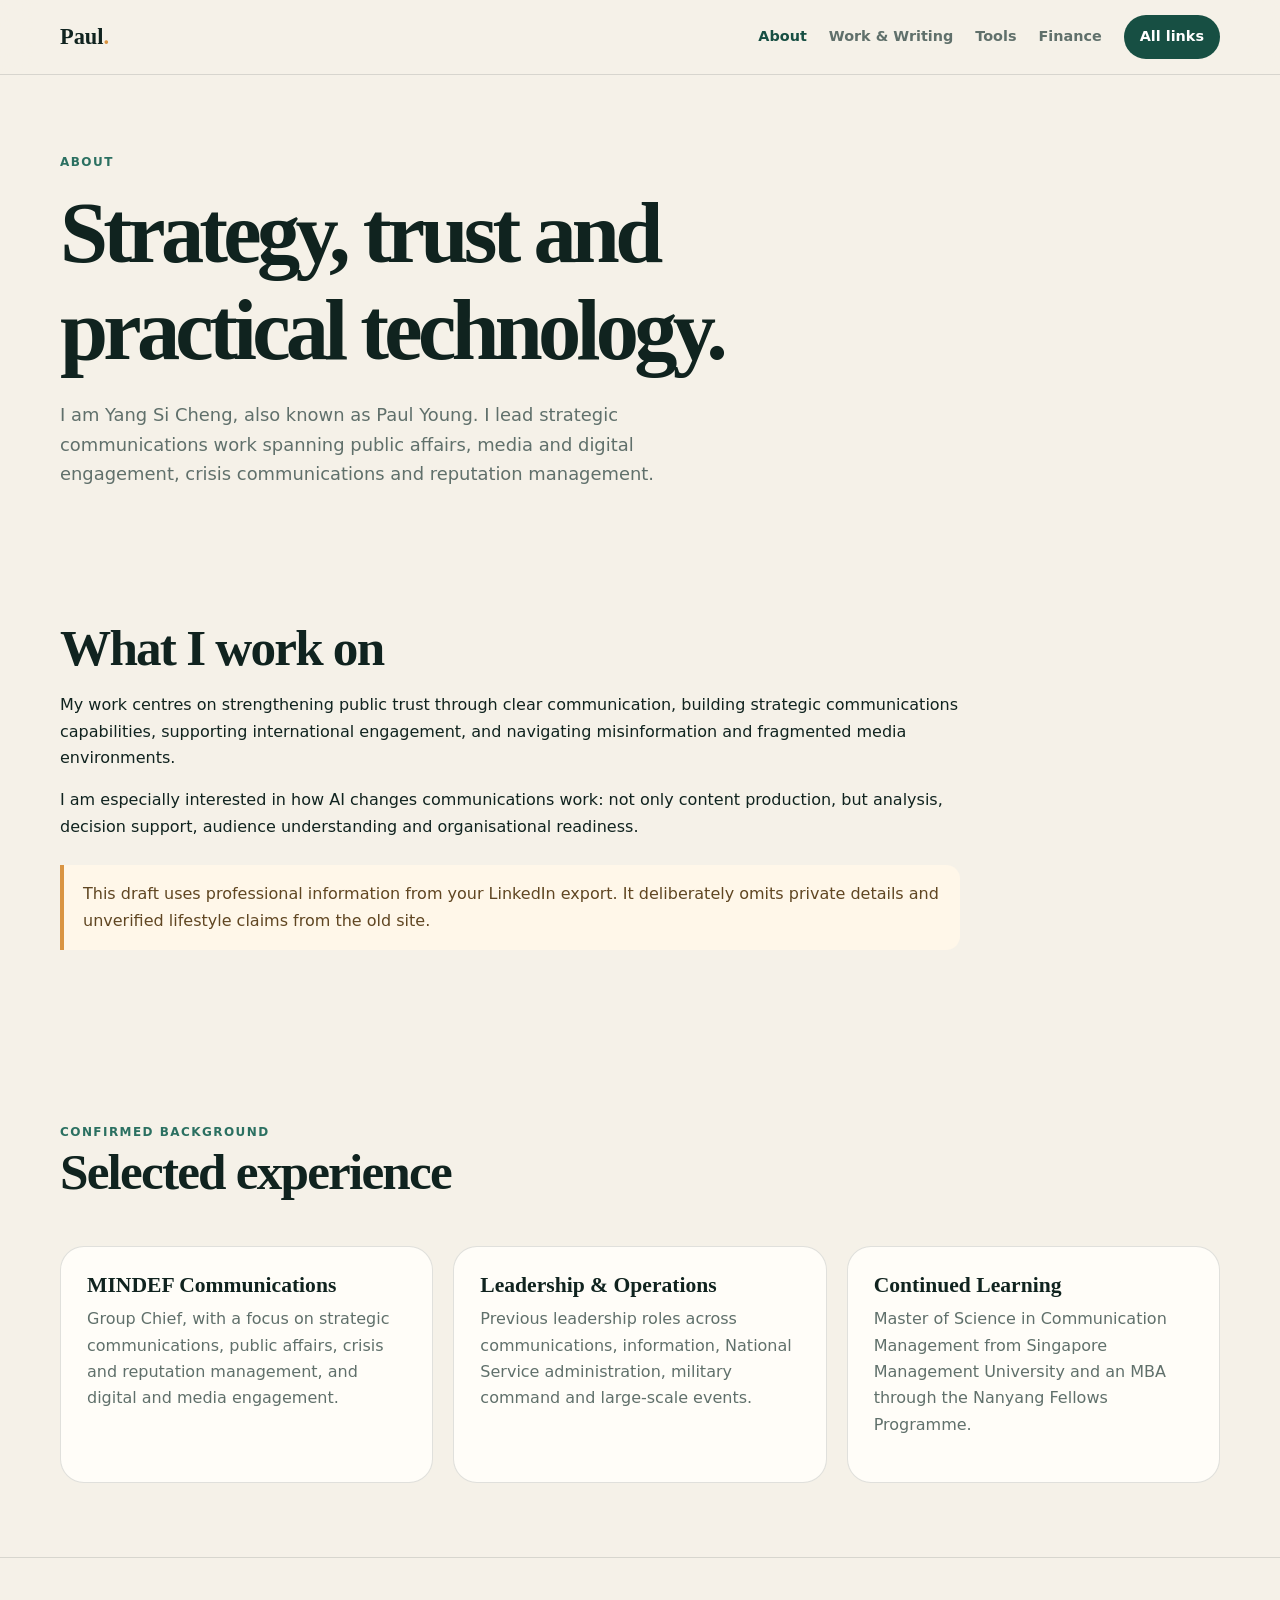
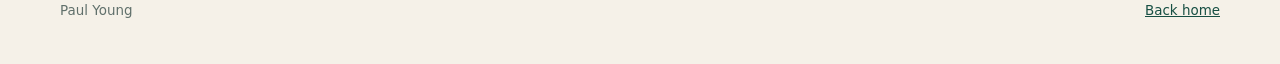
==== about.html @ 548871c3 "Publish multi-page personal website" ====
<!doctype html>
<html lang="en">
<head><meta charset="utf-8"><meta name="viewport" content="width=device-width, initial-scale=1"><title>About Paul Young</title><link rel="stylesheet" href="assets/site.css"></head>
<body>
  <header class="site-header"><nav class="nav shell"><a class="brand" href="index.html">Paul<span>.</span></a><div class="nav-links"><a aria-current="page" href="about.html">About</a><a href="writing.html">Work & Writing</a><a href="tools.html">Tools</a><a href="finance.html">Finance</a><a class="nav-button" href="links.html">All links</a></div></nav></header>
  <main class="shell">
    <section class="page-intro"><div class="eyebrow">About</div><h1>Strategy, trust and practical technology.</h1><p class="lead">I am Yang Si Cheng, also known as Paul Young. I lead strategic communications work spanning public affairs, media and digital engagement, crisis communications and reputation management.</p></section>
    <section class="section">
      <div class="split single">
        <div><h2>What I work on</h2><p>My work centres on strengthening public trust through clear communication, building strategic communications capabilities, supporting international engagement, and navigating misinformation and fragmented media environments.</p><p>I am especially interested in how AI changes communications work: not only content production, but analysis, decision support, audience understanding and organisational readiness.</p><div class="notice">This draft uses professional information from your LinkedIn export. It deliberately omits private details and unverified lifestyle claims from the old site.</div></div>
      </div>
    </section>
    <section class="section">
      <div class="section-head"><div><div class="eyebrow">Confirmed background</div><h2>Selected experience</h2></div></div>
      <div class="grid">
        <div class="card"><h3>MINDEF Communications</h3><p>Group Chief, with a focus on strategic communications, public affairs, crisis and reputation management, and digital and media engagement.</p></div>
        <div class="card"><h3>Leadership & Operations</h3><p>Previous leadership roles across communications, information, National Service administration, military command and large-scale events.</p></div>
        <div class="card"><h3>Continued Learning</h3><p>Master of Science in Communication Management from Singapore Management University and an MBA through the Nanyang Fellows Programme.</p></div>
      </div>
    </section>
  </main>
  <footer class="footer"><div class="shell footer-inner"><span>Paul Young</span><a href="index.html">Back home</a></div></footer>
</body>
</html>
---- assets/site.css ----
:root {
  --ink: #10231f;
  --muted: #60706b;
  --paper: #f5f1e8;
  --panel: #fffdf8;
  --green: #174f43;
  --green-2: #2b7061;
  --gold: #d99442;
  --line: rgba(16, 35, 31, 0.13);
  --shadow: 0 20px 60px rgba(20, 45, 38, 0.12);
  --radius: 24px;
}

* { box-sizing: border-box; }
html { scroll-behavior: smooth; }
body {
  margin: 0;
  color: var(--ink);
  background: var(--paper);
  font-family: Inter, ui-sans-serif, system-ui, -apple-system, BlinkMacSystemFont, "Segoe UI", sans-serif;
  line-height: 1.65;
}

img { max-width: 100%; display: block; }
a { color: inherit; }
.shell { width: min(1160px, calc(100% - 40px)); margin: 0 auto; }

.site-header {
  position: sticky;
  top: 0;
  z-index: 20;
  background: rgba(245, 241, 232, 0.92);
  backdrop-filter: blur(16px);
  border-bottom: 1px solid var(--line);
}
.nav {
  min-height: 74px;
  display: flex;
  align-items: center;
  justify-content: space-between;
  gap: 24px;
}
.brand {
  text-decoration: none;
  font-family: Georgia, "Times New Roman", serif;
  font-size: 1.4rem;
  font-weight: 700;
}
.brand span { color: var(--gold); }
.nav-links { display: flex; align-items: center; gap: 22px; }
.nav-links a {
  text-decoration: none;
  color: var(--muted);
  font-size: 0.9rem;
  font-weight: 650;
}
.nav-links a:hover, .nav-links a[aria-current="page"] { color: var(--green); }
.nav-button {
  color: white !important;
  background: var(--green);
  padding: 10px 16px;
  border-radius: 999px;
}

.hero {
  padding: 72px 0 58px;
  display: grid;
  grid-template-columns: 1.05fr 0.95fr;
  gap: 54px;
  align-items: center;
}
.eyebrow {
  color: var(--green-2);
  font-weight: 800;
  letter-spacing: 0.12em;
  text-transform: uppercase;
  font-size: 0.75rem;
}
h1, h2, h3 {
  font-family: Georgia, "Times New Roman", serif;
  line-height: 1.12;
  margin-top: 0;
}
h1 { font-size: clamp(3rem, 7vw, 5.7rem); letter-spacing: -0.055em; margin: 12px 0 22px; }
h2 { font-size: clamp(2.1rem, 4vw, 3.6rem); letter-spacing: -0.035em; margin-bottom: 16px; }
h3 { font-size: 1.35rem; margin-bottom: 9px; }
.lead { font-size: 1.12rem; color: var(--muted); max-width: 650px; }
.hero-actions { display: flex; gap: 12px; flex-wrap: wrap; margin-top: 30px; }
.button {
  display: inline-flex;
  align-items: center;
  justify-content: center;
  text-decoration: none;
  border: 1px solid var(--green);
  background: var(--green);
  color: white;
  border-radius: 999px;
  padding: 12px 20px;
  font-weight: 750;
}
.button.secondary { color: var(--green); background: transparent; }
.hero-photo {
  border-radius: 32px;
  overflow: hidden;
  min-height: 510px;
  box-shadow: var(--shadow);
  position: relative;
}
.hero-photo img { width: 100%; height: 100%; object-fit: cover; position: absolute; inset: 0; }
.photo-label {
  position: absolute;
  left: 18px;
  bottom: 18px;
  color: white;
  background: rgba(10, 30, 25, 0.76);
  padding: 9px 13px;
  border-radius: 10px;
  font-size: 0.78rem;
  backdrop-filter: blur(10px);
}

.section { padding: 74px 0; }
.section.alt { background: var(--green); color: white; }
.section-head { display: flex; justify-content: space-between; gap: 30px; align-items: end; margin-bottom: 30px; }
.section-head p { max-width: 520px; color: var(--muted); margin: 0; }
.section.alt .section-head p { color: rgba(255, 255, 255, 0.72); }
.grid { display: grid; grid-template-columns: repeat(3, 1fr); gap: 20px; }
.grid.two { grid-template-columns: repeat(2, 1fr); }
.card {
  display: block;
  color: var(--ink);
  background: var(--panel);
  border: 1px solid var(--line);
  border-radius: var(--radius);
  padding: 26px;
  text-decoration: none;
  transition: transform 180ms ease, box-shadow 180ms ease;
}
.card:hover { transform: translateY(-4px); box-shadow: var(--shadow); }
.card p { color: var(--muted); margin: 0 0 18px; }
.card .arrow { color: var(--green-2); font-weight: 800; }
.card-photo { padding: 0; overflow: hidden; }
.card-photo img { width: 100%; height: 260px; object-fit: cover; }
.card-photo .card-body { padding: 24px; }
.tag {
  display: inline-block;
  color: var(--green-2);
  background: rgba(43, 112, 97, 0.1);
  border-radius: 999px;
  padding: 5px 10px;
  margin-bottom: 14px;
  font-size: 0.73rem;
  font-weight: 800;
  text-transform: uppercase;
  letter-spacing: 0.05em;
}
.tag.pending { color: #8a5318; background: #f6e4ca; }
.tag.referral { color: #704012; background: #f6e1bd; }
.split { display: grid; grid-template-columns: 0.9fr 1.1fr; gap: 42px; align-items: center; }
.split.single { grid-template-columns: 1fr; max-width: 900px; }
.split-photo { border-radius: var(--radius); overflow: hidden; box-shadow: var(--shadow); }
.split-photo img { width: 100%; min-height: 420px; object-fit: cover; }
.facts { display: grid; grid-template-columns: repeat(2, 1fr); gap: 14px; margin-top: 24px; }
.fact { padding: 18px; border: 1px solid var(--line); border-radius: 16px; background: rgba(255,255,255,0.42); }
.fact strong { display: block; font-size: 1.05rem; }
.fact span { color: var(--muted); font-size: 0.84rem; }
.link-list { display: grid; gap: 13px; }
.link-row {
  display: flex;
  justify-content: space-between;
  gap: 20px;
  align-items: center;
  background: var(--panel);
  border: 1px solid var(--line);
  border-radius: 16px;
  padding: 18px 20px;
  text-decoration: none;
}
.link-row span { color: var(--muted); font-size: 0.86rem; }
.link-row:hover strong { color: var(--green-2); }
.notice {
  border-left: 4px solid var(--gold);
  background: #fff7e9;
  border-radius: 0 14px 14px 0;
  padding: 16px 19px;
  color: #604622;
  margin: 25px 0;
}
.gallery { display: grid; grid-template-columns: 1.2fr 0.8fr 0.8fr; gap: 14px; }
.gallery.two { grid-template-columns: repeat(2, 1fr); }
.gallery.two figure:first-child { grid-row: auto; }
.gallery figure { margin: 0; overflow: hidden; border-radius: 18px; min-height: 280px; position: relative; }
.gallery img { width: 100%; height: 100%; object-fit: cover; position: absolute; inset: 0; }
.gallery figure:first-child { grid-row: span 2; }
.gallery figcaption {
  position: absolute;
  inset: auto 10px 10px;
  color: white;
  background: rgba(10, 30, 25, 0.72);
  border-radius: 9px;
  padding: 7px 10px;
  font-size: 0.72rem;
}
.page-intro { padding: 78px 0 38px; max-width: 820px; }
.page-intro h1 { font-size: clamp(3rem, 7vw, 5.4rem); }
.footer {
  padding: 42px 0;
  border-top: 1px solid var(--line);
  color: var(--muted);
  font-size: 0.84rem;
}
.footer-inner { display: flex; justify-content: space-between; gap: 20px; flex-wrap: wrap; }
.footer a { color: var(--green); }

@media (max-width: 850px) {
  .nav-links a:not(.nav-button) { display: none; }
  .hero, .split { grid-template-columns: 1fr; }
  .hero-photo { min-height: 410px; }
  .grid, .grid.two { grid-template-columns: 1fr; }
  .gallery { grid-template-columns: 1fr 1fr; }
  .gallery figure:first-child { grid-column: span 2; grid-row: auto; min-height: 380px; }
  .section-head { display: block; }
}

@media (max-width: 520px) {
  .shell { width: min(100% - 24px, 1160px); }
  .nav { min-height: 64px; }
  .hero { padding-top: 45px; }
  .hero-photo { min-height: 330px; }
  .facts, .gallery { grid-template-columns: 1fr; }
  .gallery figure:first-child { grid-column: auto; min-height: 300px; }
  .gallery figure { min-height: 250px; }
}
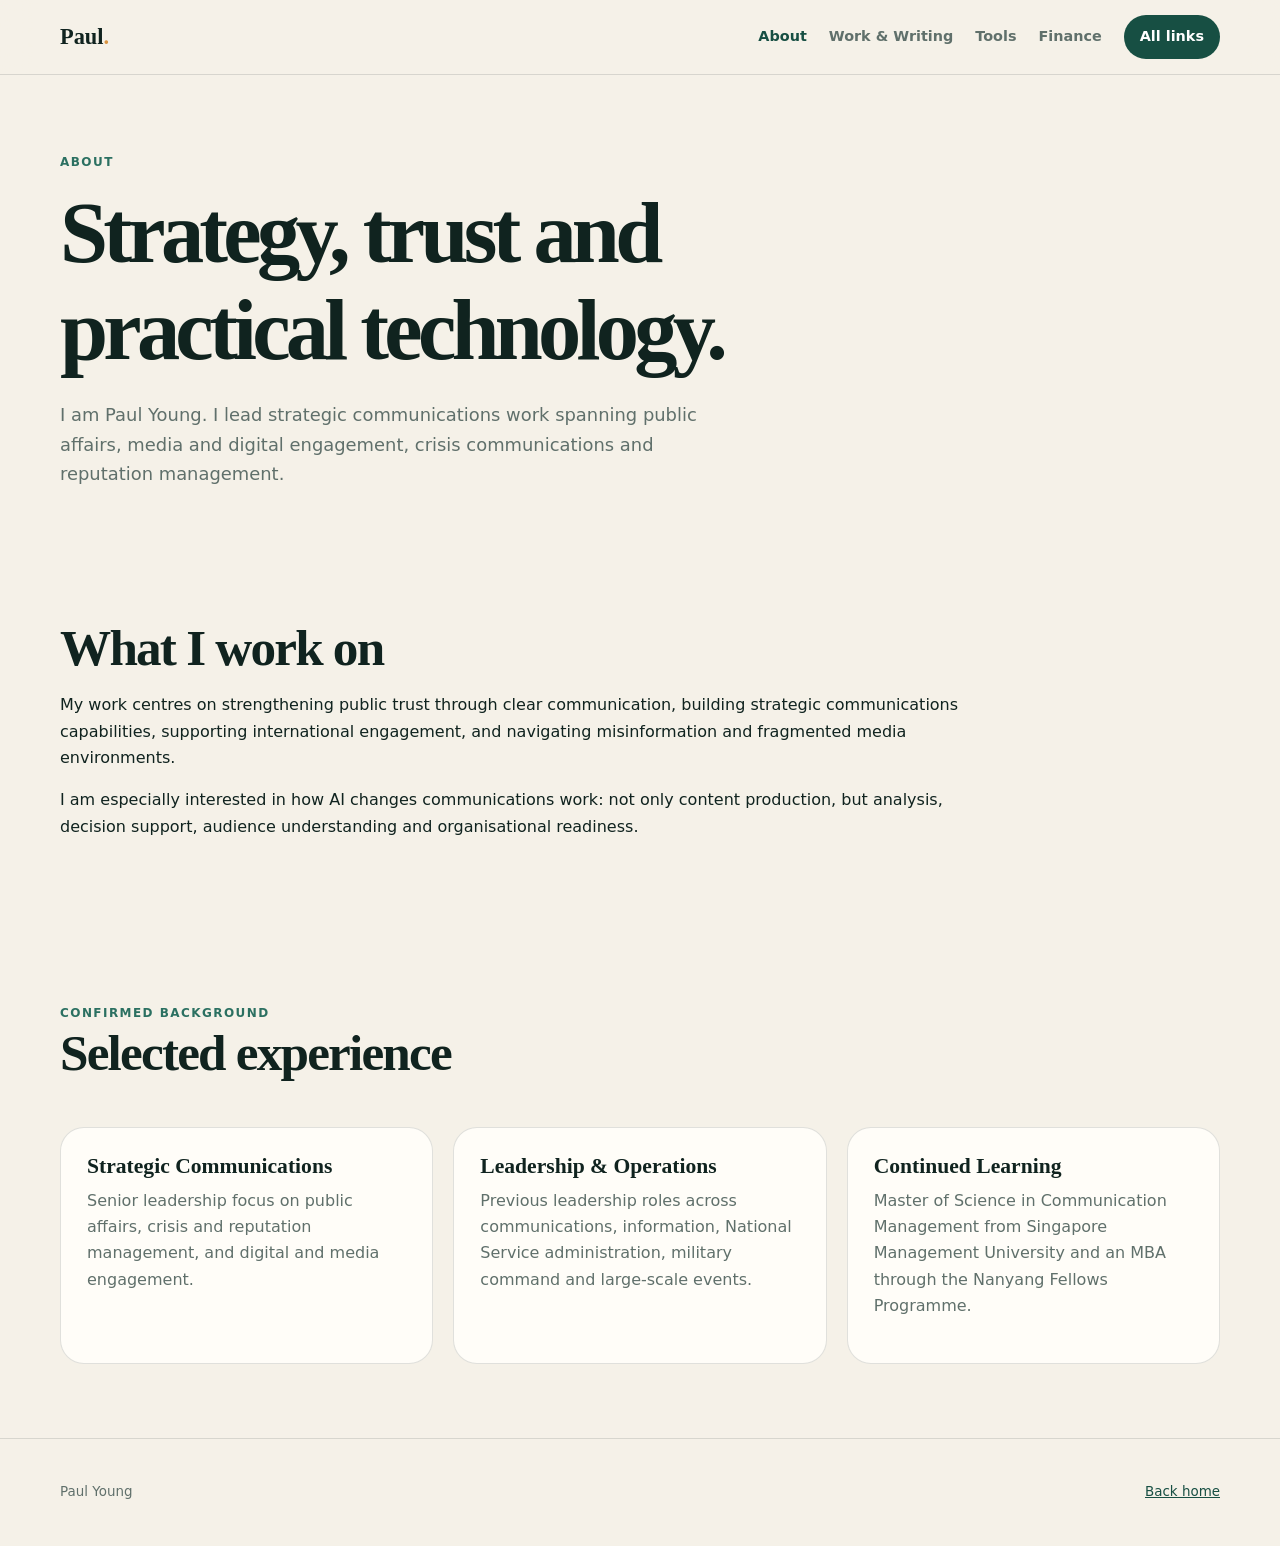
==== commit 6ecae5da: "Remove name, employer and role identifiers for privacy" ====
--- a/about.html
+++ b/about.html
@@ -4,16 +4,16 @@
 <body>
   <header class="site-header"><nav class="nav shell"><a class="brand" href="index.html">Paul<span>.</span></a><div class="nav-links"><a aria-current="page" href="about.html">About</a><a href="writing.html">Work & Writing</a><a href="tools.html">Tools</a><a href="finance.html">Finance</a><a class="nav-button" href="links.html">All links</a></div></nav></header>
   <main class="shell">
-    <section class="page-intro"><div class="eyebrow">About</div><h1>Strategy, trust and practical technology.</h1><p class="lead">I am Yang Si Cheng, also known as Paul Young. I lead strategic communications work spanning public affairs, media and digital engagement, crisis communications and reputation management.</p></section>
+    <section class="page-intro"><div class="eyebrow">About</div><h1>Strategy, trust and practical technology.</h1><p class="lead">I am Paul Young. I lead strategic communications work spanning public affairs, media and digital engagement, crisis communications and reputation management.</p></section>
     <section class="section">
       <div class="split single">
-        <div><h2>What I work on</h2><p>My work centres on strengthening public trust through clear communication, building strategic communications capabilities, supporting international engagement, and navigating misinformation and fragmented media environments.</p><p>I am especially interested in how AI changes communications work: not only content production, but analysis, decision support, audience understanding and organisational readiness.</p><div class="notice">This draft uses professional information from your LinkedIn export. It deliberately omits private details and unverified lifestyle claims from the old site.</div></div>
+        <div><h2>What I work on</h2><p>My work centres on strengthening public trust through clear communication, building strategic communications capabilities, supporting international engagement, and navigating misinformation and fragmented media environments.</p><p>I am especially interested in how AI changes communications work: not only content production, but analysis, decision support, audience understanding and organisational readiness.</p></div>
       </div>
     </section>
     <section class="section">
       <div class="section-head"><div><div class="eyebrow">Confirmed background</div><h2>Selected experience</h2></div></div>
       <div class="grid">
-        <div class="card"><h3>MINDEF Communications</h3><p>Group Chief, with a focus on strategic communications, public affairs, crisis and reputation management, and digital and media engagement.</p></div>
+        <div class="card"><h3>Strategic Communications</h3><p>Senior leadership focus on public affairs, crisis and reputation management, and digital and media engagement.</p></div>
         <div class="card"><h3>Leadership & Operations</h3><p>Previous leadership roles across communications, information, National Service administration, military command and large-scale events.</p></div>
         <div class="card"><h3>Continued Learning</h3><p>Master of Science in Communication Management from Singapore Management University and an MBA through the Nanyang Fellows Programme.</p></div>
       </div>
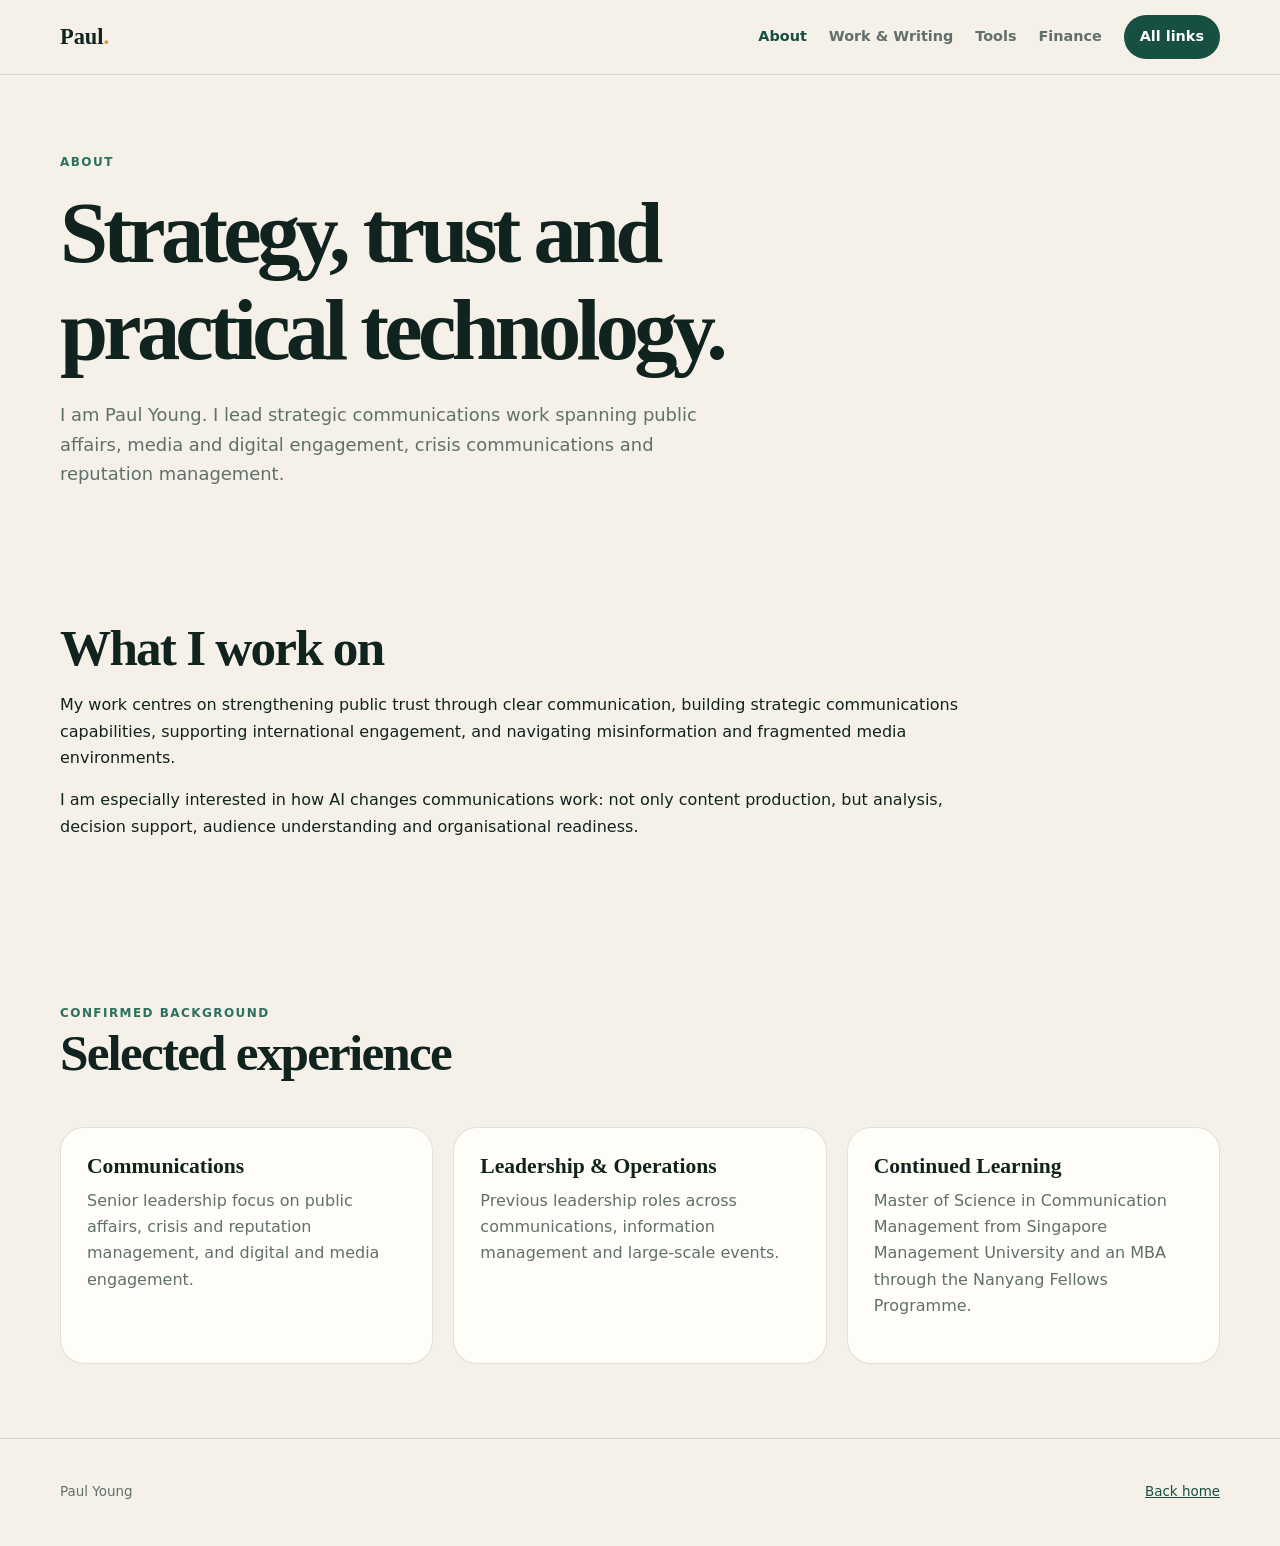
==== commit 4c907004: "Remove all identifying information for privacy - Remove LinkedIn links and references across all pag" ====
--- a/about.html
+++ b/about.html
@@ -13,8 +13,8 @@
     <section class="section">
       <div class="section-head"><div><div class="eyebrow">Confirmed background</div><h2>Selected experience</h2></div></div>
       <div class="grid">
-        <div class="card"><h3>Strategic Communications</h3><p>Senior leadership focus on public affairs, crisis and reputation management, and digital and media engagement.</p></div>
-        <div class="card"><h3>Leadership & Operations</h3><p>Previous leadership roles across communications, information, National Service administration, military command and large-scale events.</p></div>
+        <div class="card"><h3>Communications</h3><p>Senior leadership focus on public affairs, crisis and reputation management, and digital and media engagement.</p></div>
+        <div class="card"><h3>Leadership & Operations</h3><p>Previous leadership roles across communications, information management and large-scale events.</p></div>
         <div class="card"><h3>Continued Learning</h3><p>Master of Science in Communication Management from Singapore Management University and an MBA through the Nanyang Fellows Programme.</p></div>
       </div>
     </section>
